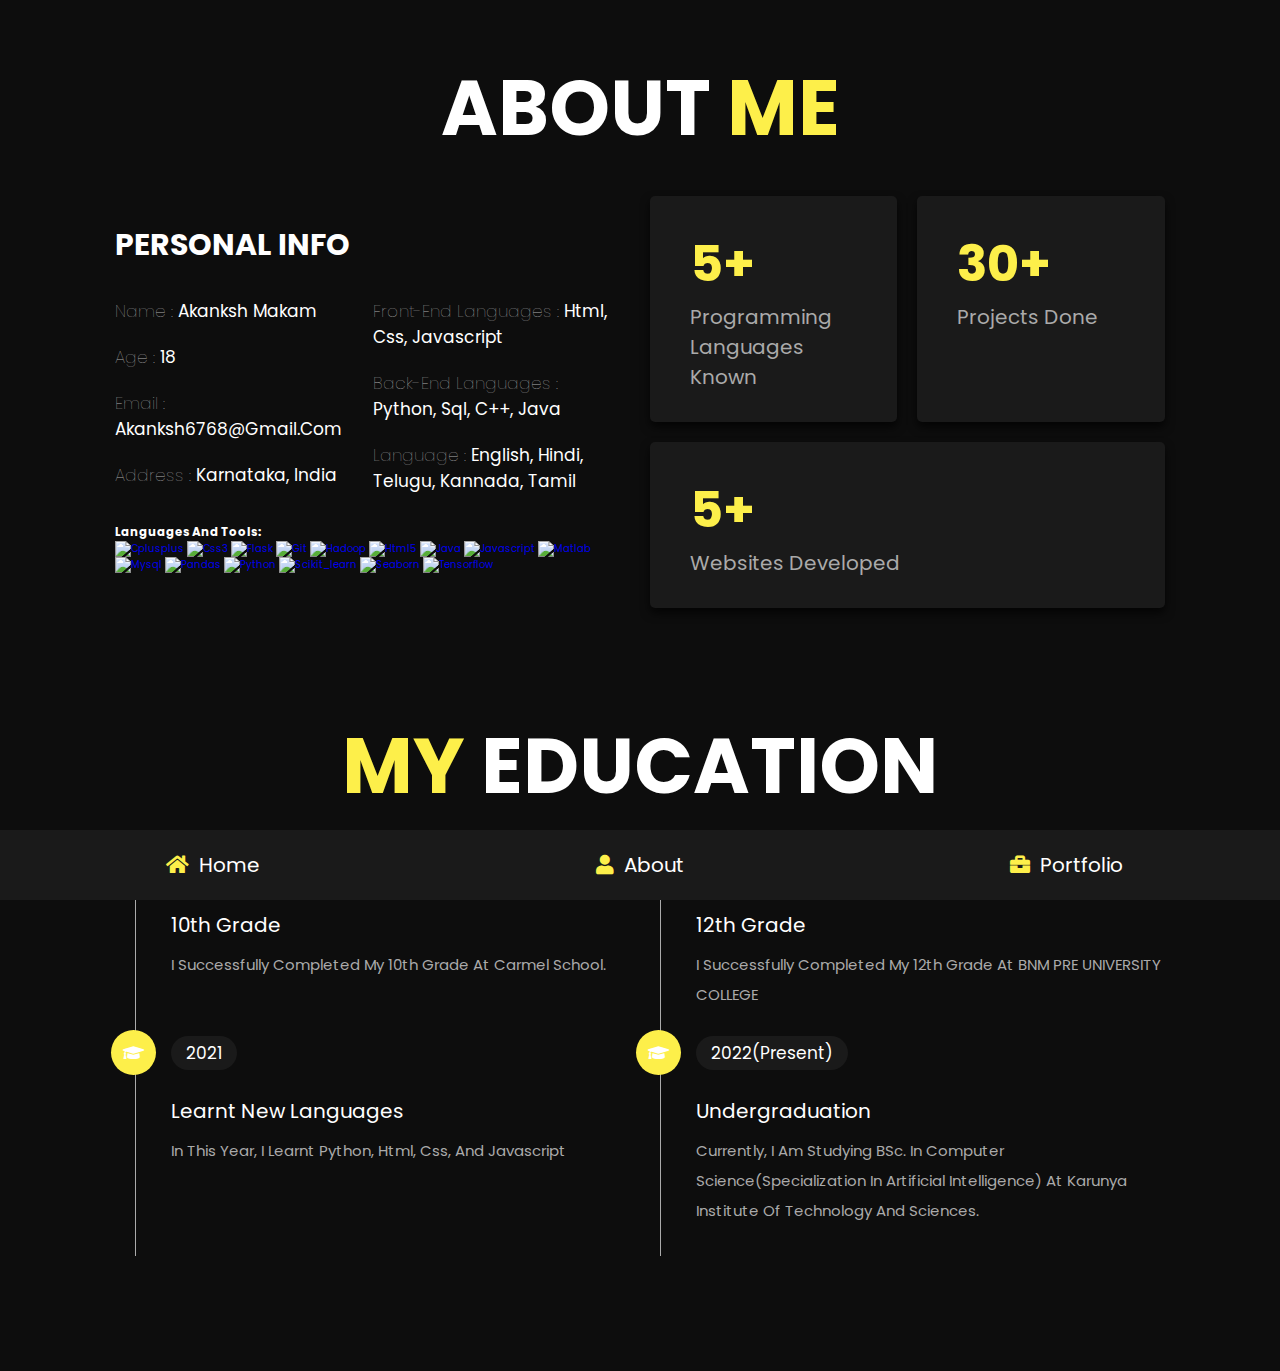
==== about.html @ cdfd8a55 "first commit, added files." ====
<!DOCTYPE html>
<html lang="en">

<head>
    <meta charset="UTF-8">
    <meta http-equiv="X-UA-Compatible" content="IE=edge">
    <meta name="viewport" content="width=device-width, initial-scale=1.0">
    <link rel="icon" href="sunny.png" type="image/icon type">
    <title>About Akanksh M</title>

    <!-- font awesome cdn link  -->
    <link rel="stylesheet" href="https://cdnjs.cloudflare.com/ajax/libs/font-awesome/5.15.4/css/all.min.css">

    <!-- custom css file link  -->
    <link rel="stylesheet" href="style.css">

</head>

<body>

    <!-- navbar section starts  -->

    <nav class="navbar">
        <a href="index.html"> <i class="fas fa-home"></i> <span>home</span> </a>
        <a href="about.html"> <i class="fas fa-user"></i> <span>about</span> </a>
        <a href="portfolio.html"> <i class="fas fa-briefcase"></i> <span>portfolio</span> </a>
    </nav>

    <!-- navbar section ends -->

    <!-- about section starts  -->

    <section class="about">

        <h1 class="heading"> about <span>me</span> </h1>

        <div class="row">

            <div class="info-container">

                <h1>personal info</h1>

                <div class="box-container">

                    <div class="box">
                        <h3> <span>name : </span> Akanksh Makam </h3>
                        <h3> <span>age : </span> 18 </h3>
                        <h3> <span>email : </span> akanksh6768@gmail.com </h3>
                        <h3> <span>address : </span> karnataka, india </h3>
                    </div>

                    <div class="box">
                        <h3> <span>Front-End languages : </span> html, css, javascript </h3>
                        <h3> <span>Back-End languages : </span> python, sql, c++, java </h3>
                        <h3> <span>language : </span> english, hindi, telugu, kannada, tamil </h3>
                    </div>
                    <br>
                    <div class="langicons">
                        <h3 align="left">Languages and Tools:</h3>
                        <p align="left"> <a href="https://www.w3schools.com/cpp/" target="_blank" rel="noreferrer"> <img
                                    src="https://raw.githubusercontent.com/devicons/devicon/master/icons/cplusplus/cplusplus-original.svg"
                                    alt="cplusplus" width="40" height="40" /> </a> <a
                                href="https://www.w3schools.com/css/" target="_blank" rel="noreferrer"> <img
                                    src="https://raw.githubusercontent.com/devicons/devicon/master/icons/css3/css3-original-wordmark.svg"
                                    alt="css3" width="40" height="40" /> </a> <a
                                href="https://flask.palletsprojects.com/" target="_blank" rel="noreferrer"> <img
                                    src="https://snipboard.io/UTKpnv.jpg" alt="flask"
                                    width="35" height="35" /> </a> <a href="https://git-scm.com/" target="_blank"
                                rel="noreferrer"> <img src="https://www.vectorlogo.zone/logos/git-scm/git-scm-icon.svg"
                                    alt="git" width="40" height="40" /> </a> <a href="https://hadoop.apache.org/"
                                target="_blank" rel="noreferrer"> <img
                                    src="https://www.vectorlogo.zone/logos/apache_hadoop/apache_hadoop-icon.svg"
                                    alt="hadoop" width="40" height="40" /> </a> <a href="https://www.w3.org/html/"
                                target="_blank" rel="noreferrer"> <img
                                    src="https://raw.githubusercontent.com/devicons/devicon/master/icons/html5/html5-original-wordmark.svg"
                                    alt="html5" width="40" height="40" /> </a> <a href="https://www.java.com"
                                target="_blank" rel="noreferrer"> <img
                                    src="https://raw.githubusercontent.com/devicons/devicon/master/icons/java/java-original.svg"
                                    alt="java" width="40" height="40" /> </a> <a
                                href="https://developer.mozilla.org/en-US/docs/Web/JavaScript" target="_blank"
                                rel="noreferrer"> <img
                                    src="https://raw.githubusercontent.com/devicons/devicon/master/icons/javascript/javascript-original.svg"
                                    alt="javascript" width="40" height="40" /> </a> <a href="https://www.mathworks.com/"
                                target="_blank" rel="noreferrer"> <img
                                    src="https://upload.wikimedia.org/wikipedia/commons/2/21/Matlab_Logo.png"
                                    alt="matlab" width="40" height="40" /> </a> <a href="https://www.mysql.com/"
                                target="_blank" rel="noreferrer"> <img
                                    src="https://raw.githubusercontent.com/devicons/devicon/master/icons/mysql/mysql-original-wordmark.svg"
                                    alt="mysql" width="40" height="40" /> </a> <a href="https://pandas.pydata.org/"
                                target="_blank" rel="noreferrer"> <img
                                    src="https://raw.githubusercontent.com/devicons/devicon/2ae2a900d2f041da66e950e4d48052658d850630/icons/pandas/pandas-original.svg"
                                    alt="pandas" width="40" height="40" /> </a> <a href="https://www.python.org"
                                target="_blank" rel="noreferrer"> <img
                                    src="https://raw.githubusercontent.com/devicons/devicon/master/icons/python/python-original.svg"
                                    alt="python" width="40" height="40" /> </a> <a href="https://scikit-learn.org/"
                                target="_blank" rel="noreferrer"> <img
                                    src="https://upload.wikimedia.org/wikipedia/commons/0/05/Scikit_learn_logo_small.svg"
                                    alt="scikit_learn" width="40" height="40" /> </a> <a
                                href="https://seaborn.pydata.org/" target="_blank" rel="noreferrer"> <img
                                    src="https://seaborn.pydata.org/_images/logo-mark-lightbg.svg" alt="seaborn"
                                    width="40" height="40" /> </a> <a href="https://www.tensorflow.org" target="_blank"
                                rel="noreferrer"> <img
                                    src="https://www.vectorlogo.zone/logos/tensorflow/tensorflow-icon.svg"
                                    alt="tensorflow" width="40" height="40" /> </a> </p>

                    </div>
                </div>


            </div>

            <div class="count-container">

                <div class="box">
                    <h3>5+</h3>
                    <p>Programming languages known</p>
                </div>

                <div class="box">
                    <h3>30+</h3>
                    <p>projects done</p>
                </div>

                <div class="box">
                    <h3>5+</h3>
                    <p>websites developed</p>
                </div>

            </div>

        </div>

    </section>

    <!-- about section ends -->
    <!-- education section starts  -->

    <section class="education">

        <h1 class="heading"> <span>my</span> education </h1>

        <div class="box-container">

            <div class="box">
                <i class="fas fa-graduation-cap"></i>
                <span>2010-2020</span>
                <h3>10th Grade</h3>
                <p>I successfully completed my 10th grade at carmel school.</p>
            </div>

            <div class="box">
                <i class="fas fa-graduation-cap"></i>
                <span>2020-2022</span>
                <h3>12th grade</h3>
                <p>I successfully completed my 12th grade at BNM PRE UNIVERSITY COLLEGE</p>
            </div>

            <div class="box">
                <i class="fas fa-graduation-cap"></i>
                <span>2021</span>
                <h3>Learnt New languages</h3>
                <p>In this year, I learnt python, html, css, and javascript</p>
            </div>

            <div class="box">
                <i class="fas fa-graduation-cap"></i>
                <span>2022(present)</span>
                <h3>Undergraduation</h3>
                <p>Currently, I am studying BSc. In Computer Science(Specialization in Artificial Intelligence) at
                    Karunya Institute of Technology and Sciences.</p>
            </div>


        </div>

    </section>

    <!-- education section ends -->

</body>

</html>
---- style.css ----
@import url("https://fonts.googleapis.com/css2?family=Poppins:wght@100;300;400;500;600;700&display=swap");
* {
  font-family: 'Poppins', sans-serif;
  margin: 0;
  padding: 0;
  -webkit-box-sizing: border-box;
          box-sizing: border-box;
  text-decoration: none;
  outline: none;
  border: none;
  text-transform: capitalize;
}
.langicons {
  color: white;
}
html {
  font-size: 62.5%;
  overflow-x: hidden;
}

html::-webkit-scrollbar {
  width: 1rem;
}

html::-webkit-scrollbar-track {
  background: #0d0d0d;
}

html::-webkit-scrollbar-thumb {
  background: #FDEF4A;
  border-radius: 5rem;
}

body {
  background: #0d0d0d;
  padding-bottom: 6.5rem;
}

section {
  padding: 5rem 9%;
}

.heading {
  text-align: center;
  font-size: 6vw;
  color: #fff;
  margin-bottom: 3rem;
  text-transform: uppercase;
}

.heading span {
  text-transform: uppercase;
  color: #FDEF4A;
}

.btn {
  display: inline-block;
  margin-top: 1rem;
  border-radius: 5rem;
  background: #FDEF4A;
  padding: .7rem;
  font-size: 1.7rem;
  color: black;
  padding-left: 2rem;
}

.btn i {
  height: 4rem;
  width: 4rem;
  line-height: 4rem;
  font-size: 1.7rem;
  text-align: center;
  background: black;
  color: #FDEF4A;
  border-radius: 50%;
  margin-left: 1rem;
  -webkit-transition: .2s linear;
  transition: .2s linear;
}

.btn:hover i {
  margin-left: 2rem;
}

.navbar {
  position: fixed;
  bottom: 0;
  left: 0;
  right: 0;
  display: -webkit-box;
  display: -ms-flexbox;
  display: flex;
  z-index: 1000;
  -webkit-box-align: end;
      -ms-flex-align: end;
          align-items: flex-end;
}

.navbar a {
  padding: 2rem;
  font-size: 2rem;
  background: #1a1a1a;
  -webkit-box-flex: 1;
      -ms-flex: 1;
          flex: 1;
  color: #fff;
  text-align: center;
  -webkit-transition: .2s linear;
  transition: .2s linear;
}

.navbar a i {
  color: #FDEF4A;
  padding-right: .5rem;
}

.navbar a:hover {
  background: #FDEF4A;
  padding-bottom: 6rem;
}

.navbar a:hover i {
  color: #fff;
}

.home {
  display: -webkit-box;
  display: -ms-flexbox;
  display: flex;
  -webkit-box-align: center;
      -ms-flex-align: center;
          align-items: center;
  -ms-flex-wrap: wrap;
      flex-wrap: wrap;
  gap: 4rem;
  min-height: calc(100vh - 6.5rem);
}

.home .image {
  -webkit-box-flex: 1;
      -ms-flex: 1 1 42rem;
          flex: 1 1 42rem;
  text-align: center;
}

.home .image img {
  height: 50rem;
  width: 50rem;
  border-radius: 30% 70% 70% 30% / 30% 30% 70% 70%;
}

.home .content {
  -webkit-box-flex: 1;
      -ms-flex: 1 1 42rem;
          flex: 1 1 42rem;
}

.home .content h3 {
  color: transparent;
  background-image: url(https://media.giphy.com/media/l2SpZLf5HrXSPP0EU/giphy.gif);
  background-position: center;
  font-size: 4rem;
  padding-bottom: .5rem;
  -webkit-background-clip: text;
}

.home .content span {
  font-size: 4rem;
  
  padding: .5rem 0;
  
}

.home .content p {
  font-size: 1.5rem;
  color: #aaa;
  padding: 1rem 0;
  line-height: 2;
}

.about .row {
  display: -webkit-box;
  display: -ms-flexbox;
  display: flex;
  -webkit-box-align: center;
      -ms-flex-align: center;
          align-items: center;
  -ms-flex-wrap: wrap;
      flex-wrap: wrap;
  gap: 2rem;
}

.about .row .info-container {
  -webkit-box-flex: 1;
      -ms-flex: 1 1 42rem;
          flex: 1 1 42rem;
}

.about .row .info-container h1 {
  font-size: 3rem;
  color: #fff;
  text-transform: uppercase;
  padding-bottom: 1rem;
}

.about .row .info-container .box-container {
  padding: 1rem 0;
  display: -webkit-box;
  display: -ms-flexbox;
  display: flex;
  -ms-flex-wrap: wrap;
      flex-wrap: wrap;
  gap: 2rem;
}

.about .row .info-container .box-container .box {
  -webkit-box-flex: 1;
      -ms-flex: 1 1 20rem;
          flex: 1 1 20rem;
}

.about .row .info-container .box-container .box h3 {
  font-size: 1.7rem;
  color: #fff;
  padding: 1rem 0;
  font-weight: normal;
}

.about .row .info-container .box-container .box h3 span {
  color: #aaa;
  font-weight: lighter;
}

.about .row .count-container {
  -webkit-box-flex: 1;
      -ms-flex: 1 1 42rem;
          flex: 1 1 42rem;
  display: -webkit-box;
  display: -ms-flexbox;
  display: flex;
  -ms-flex-wrap: wrap;
      flex-wrap: wrap;
  gap: 2rem;
}

.about .row .count-container .box {
  -webkit-box-flex: 1;
      -ms-flex: 1 1 20rem;
          flex: 1 1 20rem;
  padding: 3rem 4rem;
  border-radius: .5rem;
  background: #1a1a1a;
  -webkit-box-shadow: 0 0.5rem 1rem rgba(0, 0, 0, 0.7);
          box-shadow: 0 0.5rem 1rem rgba(0, 0, 0, 0.7);
}

.about .row .count-container .box h3 {
  font-size: 5rem;
  color: #FDEF4A;
  
}

.about .row .count-container .box p {
  font-size: 2rem;
  color: #aaa;
}

.skills .box-container {
  display: -ms-grid;
  display: grid;
  -ms-grid-columns: (minmax(16rem, 1fr))[auto-fit];
      grid-template-columns: repeat(auto-fit, minmax(16rem, 1fr));
  gap: 1.5rem;
}

.skills .box-container .box {
  padding: 2rem;
  text-align: center;
  -webkit-box-shadow: 0 0.5rem 1rem rgba(0, 0, 0, 0.7);
          box-shadow: 0 0.5rem 1rem rgba(0, 0, 0, 0.7);
  border-radius: .5rem;
  background: #1a1a1a;
}

.skills .box-container .box:hover {
  background: #fff;
}

.skills .box-container .box:hover h3 {
  color: #0d0d0d;
}

.skills .box-container .box img {
  height: 7rem;
  margin-bottom: 1rem;
}

.skills .box-container .box h3 {
  color: #fff;
  font-size: 1.7rem;
  font-weight: normal;
  text-transform: uppercase;
}

.education .box-container {
  display: -webkit-box;
  display: -ms-flexbox;
  display: flex;
  -ms-flex-wrap: wrap;
      flex-wrap: wrap;
}

.education .box-container .box {
  -webkit-box-flex: 1;
      -ms-flex: 1 1 40rem;
          flex: 1 1 40rem;
  margin-left: 2rem;
  padding-top: 0;
  padding-bottom: 0;
  padding-left: 3.5rem;
  padding-bottom: 3rem;
  border-left: 0.1rem solid #aaa;
  position: relative;
}

.education .box-container .box i {
  height: 4.5rem;
  width: 4.5rem;
  line-height: 4.5rem;
  font-size: 1.7rem;
  border-radius: 50%;
  background: #FDEF4A;
  color: #fff;
  text-align: center;
  position: absolute;
  top: -1rem;
  left: -2.5rem;
}

.education .box-container .box span {
  font-size: 1.7rem;
  color: #fff;
  border-radius: 5rem;
  padding: .5rem 1.5rem;
  background: #1a1a1a;
}

.education .box-container .box h3 {
  font-size: 2rem;
  padding: 1rem 0;
  color: #fff;
  padding-top: 3rem;
  font-weight: normal;
}

.education .box-container .box p {
  font-size: 1.5rem;
  color: #aaa;
  line-height: 2;
}

.portfolio {
  text-align: center;
}

.portfolio .box-container {
  display: -ms-grid;
  display: grid;
  -ms-grid-columns: (minmax(31rem, 1fr))[auto-fit];
      grid-template-columns: repeat(auto-fit, minmax(31rem, 1fr));
  gap: 1.5rem;
  margin-bottom: 2rem;
}

.portfolio .box-container .box {
  height: 30rem;
  overflow: hidden;
  position: relative;
}

.portfolio .box-container .box:hover .content {
  -webkit-transform: translateY(0%);
          transform: translateY(0%);
}

.portfolio .box-container .box img {
  height: 100%;
  width: 100%;
  -o-object-fit: cover;
     object-fit: cover;
}

.portfolio .box-container .box .content {
  position: absolute;
  top: 0;
  left: 0;
  height: 100%;
  width: 100%;
  background: #1a1a1a;
  display: -webkit-box;
  display: -ms-flexbox;
  display: flex;
  -webkit-box-orient: vertical;
  -webkit-box-direction: normal;
      -ms-flex-flow: column;
          flex-flow: column;
  -webkit-box-align: center;
      -ms-flex-align: center;
          align-items: center;
  -webkit-box-pack: center;
      -ms-flex-pack: center;
          justify-content: center;
  padding: 2rem;
  -webkit-transform: translateY(-100%);
          transform: translateY(-100%);
  -webkit-transition: .2s linear;
  transition: .2s linear;
}

.portfolio .box-container .box .content h3 {
  font-size: 2.5rem;
  color: #fff;
  text-transform: uppercase;
  font-weight: normal;
}

.portfolio .box-container .box .content p {
  padding: 1rem 0;
  font-size: 1.5rem;
  line-height: 2;
  color: #aaa;
}

.portfolio .box-container .box .content a {
  font-size: 2rem;
  color: #FDEF4A;
}

.portfolio .box-container .box .content a:hover {
  color: #fff;
}

.blogs .box-container {
  display: -ms-grid;
  display: grid;
  -ms-grid-columns: (minmax(31rem, 1fr))[auto-fit];
      grid-template-columns: repeat(auto-fit, minmax(31rem, 1fr));
  gap: 1.5rem;
}

.blogs .box-container .box {
  text-align: center;
  padding: 2rem;
  border-radius: .5rem;
  background: #1a1a1a;
  -webkit-box-shadow: 0 0.5rem 1rem rgba(0, 0, 0, 0.7);
          box-shadow: 0 0.5rem 1rem rgba(0, 0, 0, 0.7);
}

.blogs .box-container .box:hover .image img {
  -webkit-transform: scale(1.2);
          transform: scale(1.2);
}

.blogs .box-container .box .image {
  height: 25rem;
  width: 100%;
  border-radius: .5rem;
  overflow: hidden;
}

.blogs .box-container .box .image img {
  height: 100%;
  width: 100%;
  -o-object-fit: cover;
     object-fit: cover;
  -webkit-transition: .2s linear;
  transition: .2s linear;
}

.blogs .box-container .box .content .icons {
  position: relative;
  top: -1rem;
  border-radius: .5rem;
  padding: 1.5rem;
  display: inline-block;
  background: #0d0d0d;
}

.blogs .box-container .box .content .icons a {
  font-size: 1.4rem;
  margin: 0 1rem;
  color: #fff;
}

.blogs .box-container .box .content .icons a:hover {
  color: #FDEF4A;
}

.blogs .box-container .box .content .icons a i {
  padding-right: .5rem;
  color: #FDEF4A;
}

.blogs .box-container .box .content h3 {
  font-size: 2rem;
  color: #fff;
  font-weight: normal;
}

.blogs .box-container .box .content p {
  font-size: 1.5rem;
  color: #aaa;
  padding: 1rem 0;
  line-height: 2;
}

.contact .row {
  display: -webkit-box;
  display: -ms-flexbox;
  display: flex;
  -webkit-box-align: center;
      -ms-flex-align: center;
          align-items: center;
  -ms-flex-wrap: wrap;
      flex-wrap: wrap;
  gap: 2rem;
}

.contact .row .info-container {
  width: 40rem;
}

.contact .row .info-container h1 {
  font-size: 3rem;
  text-transform: uppercase;
  color: #fff;
  padding-bottom: 1rem;
}

.contact .row .info-container p {
  font-size: 1.5rem;
  line-height: 2;
  color: #aaa;
  padding: 1rem 0;
}

.contact .row .info-container .box-container {
  padding: 2rem 0;
}

.contact .row .info-container .box-container .box {
  display: -webkit-box;
  display: -ms-flexbox;
  display: flex;
  gap: 2rem;
  padding: 1rem 0;
}

.contact .row .info-container .box-container .box i {
  font-size: 3rem;
  color: #FDEF4A;
}

.contact .row .info-container .box-container .box h3 {
  font-size: 2rem;
  color: #fff;
}

.contact .row .info-container .share a {
  font-size: 2rem;
  height: 4.5rem;
  width: 4.5rem;
  line-height: 4.5rem;
  border-radius: 50%;
  background: #1a1a1a;
  color: #fff;
  text-align: center;
  margin-right: .3rem;
}

.contact .row .info-container .share a:hover {
  background: #FDEF4A;
}

.contact .row form {
  -webkit-box-flex: 1;
      -ms-flex: 1 1 42rem;
          flex: 1 1 42rem;
}

.contact .row form .inputBox {
  display: -webkit-box;
  display: -ms-flexbox;
  display: flex;
  -ms-flex-wrap: wrap;
      flex-wrap: wrap;
  -webkit-box-pack: justify;
      -ms-flex-pack: justify;
          justify-content: space-between;
}

.contact .row form .inputBox input {
  width: 49%;
}

.contact .row form .inputBox input,
.contact .row form textarea {
  border-radius: 5rem;
  padding: 1.2rem 1.8rem;
  font-size: 1.6rem;
  color: #fff;
  text-transform: none;
  margin: .7rem 0;
  background: #1a1a1a;
}

.contact .row form textarea {
  width: 100%;
  border-radius: 1rem;
  resize: none;
  height: 25rem;
}

.contact .row form .btn {
  padding: 1rem 3rem;
  cursor: pointer;
}

.contact .row form .btn:hover {
  background: #fff;
  color: #0d0d0d;
}

@media (max-width: 1200px) {
  html {
    font-size: 55%;
  }
  section {
    padding: 3rem 2rem;
  }
}

@media (max-width: 768px) {
  .heading {
    font-size: 12vw;
  }
  .navbar a i {
    padding: 0;
  }
  .navbar a span {
    display: none;
  }
  .navbar a:hover {
    padding-bottom: 2rem;
  }
  .home {
    text-align: center;
    gap: 2rem;
  }
  .home .image img {
    height: 30rem;
    width: 30rem;
  }
  .home .content h3 {
    font-size: 3rem;
  }
  .home .content span {
    font-size: 2.5rem;
  }
  .contact .row form .inputBox input {
    width: 100%;
    margin-bottom: 1rem;
  }
}

@media (max-width: 450px) {
  html {
    font-size: 50%;
  }
}
/*# sourceMappingURL=style.css.map */
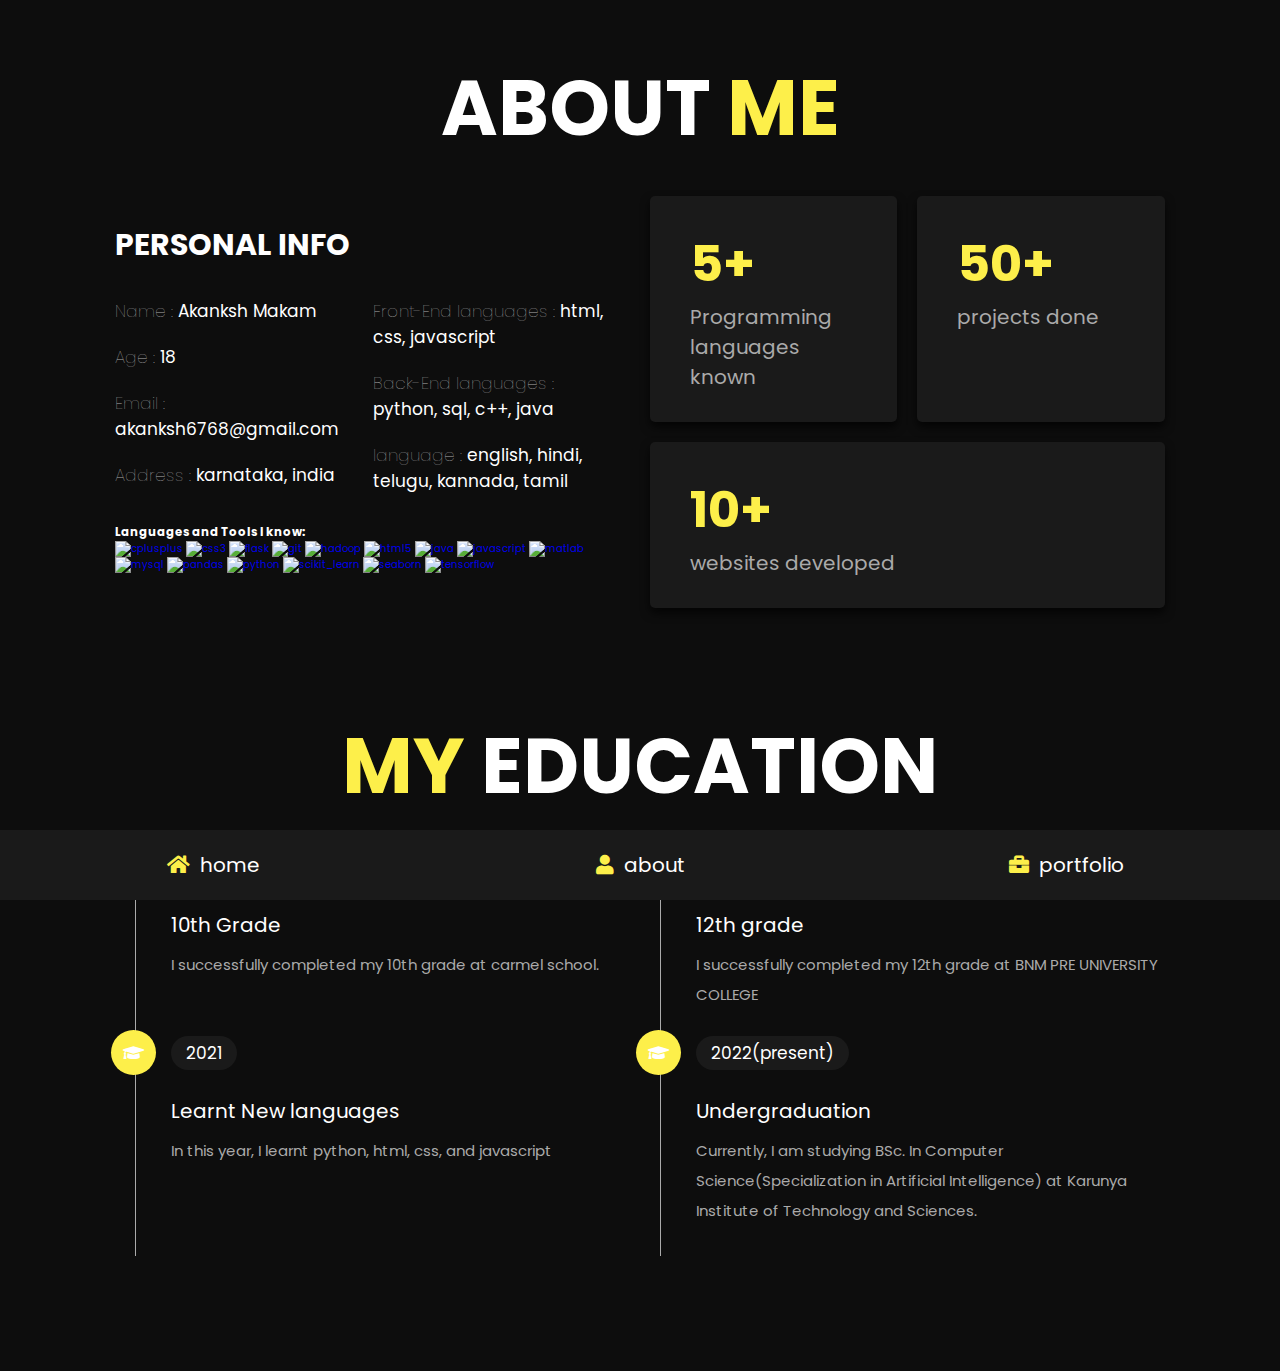
==== commit 3af97c21: "third commit" ====
--- a/about.html
+++ b/about.html
@@ -32,21 +32,21 @@
 
     <section class="about">
 
-        <h1 class="heading"> about <span>me</span> </h1>
+        <h1 class="heading"> About <span>Me</span> </h1>
 
         <div class="row">
 
             <div class="info-container">
 
-                <h1>personal info</h1>
+                <h1>Personal Info</h1>
 
                 <div class="box-container">
 
                     <div class="box">
-                        <h3> <span>name : </span> Akanksh Makam </h3>
-                        <h3> <span>age : </span> 18 </h3>
-                        <h3> <span>email : </span> akanksh6768@gmail.com </h3>
-                        <h3> <span>address : </span> karnataka, india </h3>
+                        <h3> <span>Name : </span> Akanksh Makam </h3>
+                        <h3> <span>Age : </span> 18 </h3>
+                        <h3> <span>Email : </span> akanksh6768@gmail.com </h3>
+                        <h3> <span>Address : </span> karnataka, india </h3>
                     </div>
 
                     <div class="box">
@@ -56,7 +56,7 @@
                     </div>
                     <br>
                     <div class="langicons">
-                        <h3 align="left">Languages and Tools:</h3>
+                        <h3 align="left">Languages and Tools I know:</h3>
                         <p align="left"> <a href="https://www.w3schools.com/cpp/" target="_blank" rel="noreferrer"> <img
                                     src="https://raw.githubusercontent.com/devicons/devicon/master/icons/cplusplus/cplusplus-original.svg"
                                     alt="cplusplus" width="40" height="40" /> </a> <a
@@ -117,12 +117,12 @@
                 </div>
 
                 <div class="box">
-                    <h3>30+</h3>
+                    <h3>50+</h3>
                     <p>projects done</p>
                 </div>
 
                 <div class="box">
-                    <h3>5+</h3>
+                    <h3>10+</h3>
                     <p>websites developed</p>
                 </div>
 
@@ -137,7 +137,7 @@
 
     <section class="education">
 
-        <h1 class="heading"> <span>my</span> education </h1>
+        <h1 class="heading"> <span>My</span> Education </h1>
 
         <div class="box-container">
 
--- a/style.css
+++ b/style.css
@@ -8,7 +8,7 @@
   text-decoration: none;
   outline: none;
   border: none;
-  text-transform: capitalize;
+  
 }
 .langicons {
   color: white;
